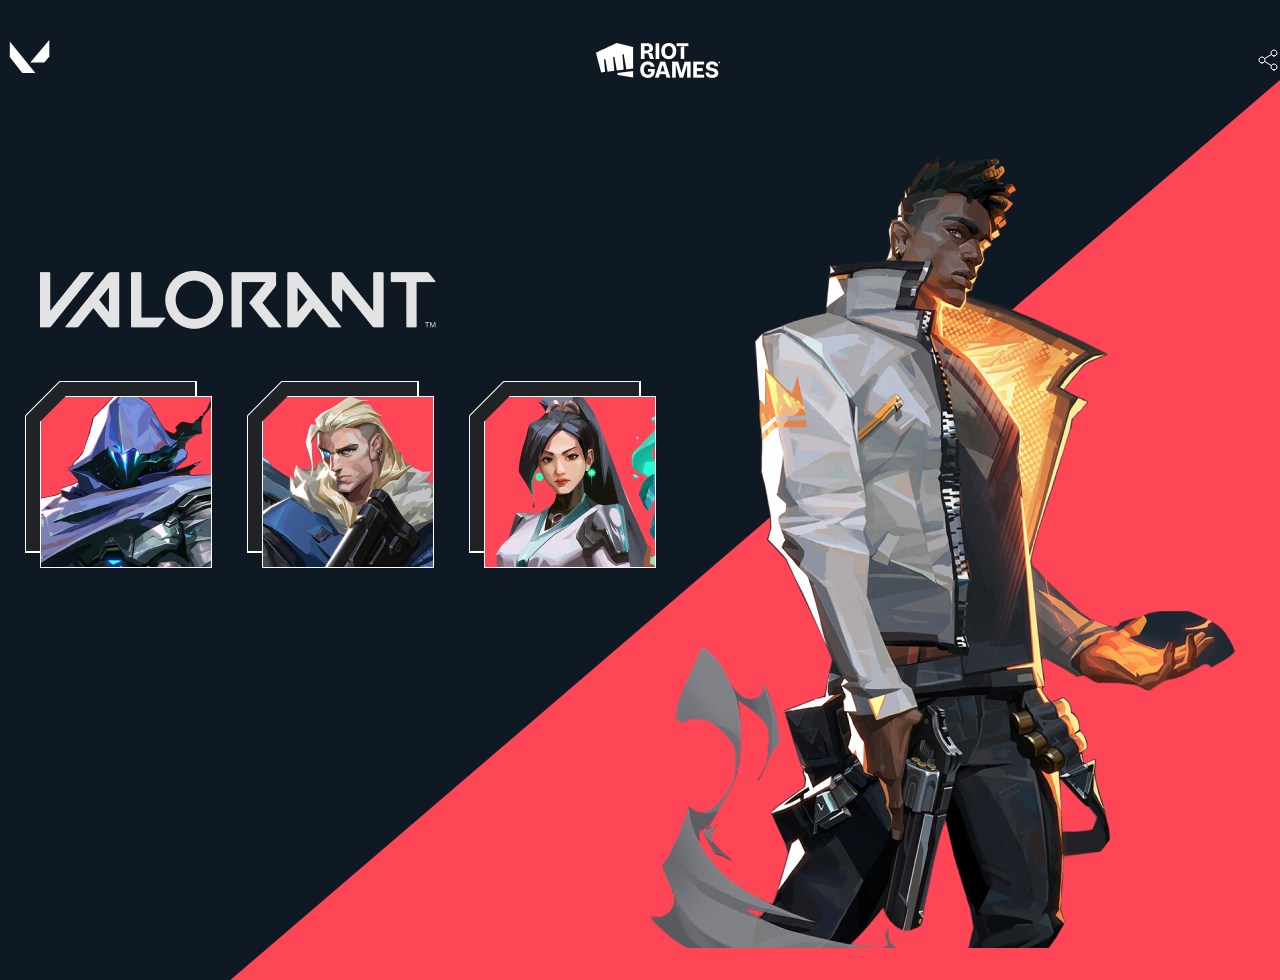
==== Desafio 07 - Valorant/index.html @ b8891f61 ":tada: Commit inicial" ====
<!DOCTYPE html>
<html lang="en">
  <head>
    <meta charset="UTF-8" />
    <meta http-equiv="X-UA-Compatible" content="IE=edge" />
    <meta name="viewport" content="width=device-width, initial-scale=1.0" />
    <title>Valorant | Mesquita Dev</title>
    <link rel="stylesheet" href="style.css" />
    <link rel="preconnect" href="https://fonts.googleapis.com" />
    <link rel="preconnect" href="https://fonts.gstatic.com" crossorigin />
    <link href="https://fonts.googleapis.com/css2?family=Open+Sans:wght@700&display=swap" rel="stylesheet" />
  </head>
  <body>
    <header class="container">
      <img src="assets/logo-min.svg" alt="" />
      <img src="assets/logo-riot.png" alt="" />
      <img src="assets/share.svg" alt="" / class="share">
    </header>

    <div class="polygon"></div>
    <main class="container">
      <section class="left">
        <img src="assets/logo-valorant.png" alt="" class="logo-characters" />
        <article class="characters">
          <div class="img-group">
            <div class="img-border"></div>
            <a href="#">
              <img src="assets/omen.png" alt="agente omen" />
            </a>
          </div>
          <div class="img-group">
            <div class="img-border"></div>
            <a href="#">
              <img src="assets/sova.png" alt="agente sova" />
            </a>
          </div>
          <div class="img-group">
            <div class="img-border"></div>
            <a href="#">
              <img src="assets/sage.png" alt="agente sage" />
            </a>
          </div>
        </article>
      </section>
      <section class="right">
        <img src="assets/phoenix.png" alt="" />
      </section>
    </main>
    <script src="js/script.js" type="module"></script>
  </body>
</html>
---- Desafio 07 - Valorant/style.css ----
* {
  box-sizing: border-box;
  padding: 0;
  margin: 0;
}

img {
  display: block;
  max-width: 100%;
}

html {
  font-size: 62.5%;
}

body {
  background: #0f1923;
  height: 100vh;
  overflow: hidden;
  position: relative;
}

.container {
  max-width: 1620px;
  margin: 0 auto;
}

.polygon {
  clip-path: polygon(100% 0, 18% 100%, 100% 100%);
  background: #ff4656;
  height: 100vh;
}

header {
  display: flex;
  align-items: center;
  justify-content: space-between;
  padding-top: 40px;
}

.left {
  padding: 220px 0 300px 0;
  position: absolute;
  top: 50px;
  left: 40px;
}

.left .logo-characters {
  margin-bottom: 64px;
}

.left .characters {
  display: flex;
  gap: 50px;
}

.left .characters img {
  position: relative;
  clip-path: polygon(15% 0, 100% 0, 100% 50%, 100% 100%, 0 100%, 0 15%);
  background: #ff4656;
  border: 1.5px solid #fff;
  transition: all 0.3s ease-out;
  cursor: pointer;
}

.left .characters img:hover {
  transform: scale(1) translate(-10px, -30px);
  clip-path: polygon(0 0, 100% 0, 100% 50%, 100% 100%, 0 100%, 0% 50%);
}

.left .characters .img-group {
  display: flex;
  justify-content: center;
  align-items: center;
  position: relative;
}

.left .characters .img-border {
  position: absolute;
  background: #fff;
  width: 100%;
  height: 100%;
  left: -15px;
  top: -15px;
  clip-path: polygon(20% 0, 100% 0, 100% 80%, 80% 100%, 0 100%, 0 20%);
}

.left .characters .img-border::after {
  content: "";
  position: absolute;
  background: #1f2326;
  width: 98.5%;
  height: 98.5%;
  left: 1px;
  top: 1px;
  clip-path: polygon(20% 0, 100% 0, 100% 80%, 80% 100%, 0 100%, 0 20%);
}

.right img {
  position: absolute;
  right: 40px;
  top: 150px;
}

@media screen and (max-width: 1200px) {
  .container {
    max-width: 800px;
  }
  .right img {
    display: none;
  }
  .left {
    left: 80px;
  }
}

@media screen and (max-width: 600px) {
  header {
    padding: 24px 24px 0 24px;
  }
  .share {
    display: none;
  }
  .left {
    left: 130px;
    padding: 100px 0 0 0;
  }
  .left .logo-characters {
    display: none;
  }
  .left .characters {
    display: flex;
    flex-direction: column;
    margin: 0 auto;
  }
  .left .characters .img-border {
    position: absolute;
    background: #fff;
    width: 100%;
    height: 100%;
    left: 12px;
    top: -12px;
    clip-path: polygon(20% 0, 100% 0, 100% 80%, 80% 100%, 0 100%, 0 20%);
  }
  .left .characters .img-border::after {
    content: "";
    position: absolute;
    background: #1f2326;
    width: 98.5%;
    height: 100.5%;
    left: 1px;
    top: 1px;
    clip-path: polygon(20% 0, 100% 0, 100% 80%, 80% 100%, 0 100%, 0 20%);
  }
}
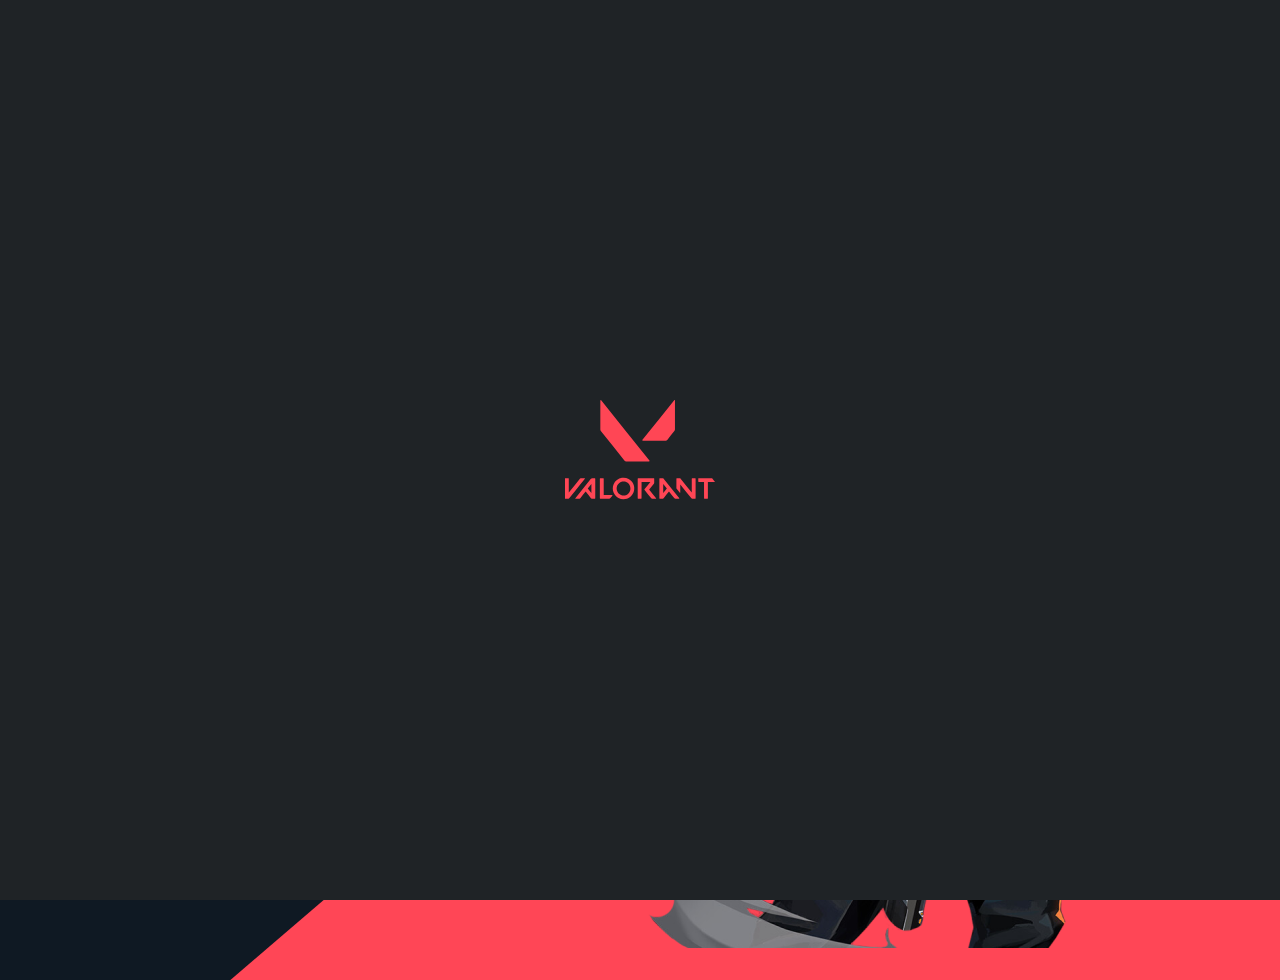
==== commit 7dcb4055: ":dizzy: feat: Adicionando animação JS com GSAP" ====
--- a/Desafio 07 - Valorant/index.html
+++ b/Desafio 07 - Valorant/index.html
@@ -11,41 +11,52 @@
     <link href="https://fonts.googleapis.com/css2?family=Open+Sans:wght@700&display=swap" rel="stylesheet" />
   </head>
   <body>
-    <header class="container">
-      <img src="assets/logo-min.svg" alt="" />
-      <img src="assets/logo-riot.png" alt="" />
-      <img src="assets/share.svg" alt="" / class="share">
-    </header>
+    <div class="loading-container">
+      <header class="container">
+        <img src="assets/logo-min.svg" alt="" />
+        <img src="assets/logo-riot.png" alt="" />
+        <img src="assets/share.svg" alt="" / class="share">
+      </header>
+      <div class="polygon"></div>
+      <main class="container">
+        <section class="left">
+          <img src="assets/logo-valorant.png" alt="" class="logo-characters" />
+          <article class="characters">
+            <div class="img-group">
+              <div class="img-border"></div>
+              <a href="#">
+                <img src="assets/omen.png" alt="agente omen" />
+              </a>
+            </div>
+            <div class="img-group">
+              <div class="img-border"></div>
+              <a href="#">
+                <img src="assets/sova.png" alt="agente sova" />
+              </a>
+            </div>
+            <div class="img-group">
+              <div class="img-border"></div>
+              <a href="#">
+                <img src="assets/sage.png" alt="agente sage" />
+              </a>
+            </div>
+          </article>
+        </section>
+        <section class="right">
+          <img src="assets/phoenix.png" alt="" />
+        </section>
+      </main>
+    </div>
 
-    <div class="polygon"></div>
-    <main class="container">
-      <section class="left">
-        <img src="assets/logo-valorant.png" alt="" class="logo-characters" />
-        <article class="characters">
-          <div class="img-group">
-            <div class="img-border"></div>
-            <a href="#">
-              <img src="assets/omen.png" alt="agente omen" />
-            </a>
-          </div>
-          <div class="img-group">
-            <div class="img-border"></div>
-            <a href="#">
-              <img src="assets/sova.png" alt="agente sova" />
-            </a>
-          </div>
-          <div class="img-group">
-            <div class="img-border"></div>
-            <a href="#">
-              <img src="assets/sage.png" alt="agente sage" />
-            </a>
-          </div>
-        </article>
-      </section>
-      <section class="right">
-        <img src="assets/phoenix.png" alt="" />
-      </section>
-    </main>
+    <div class="loading-page">
+      <img src="assets/logo-loading.svg" alt="" id="svg" />
+    </div>
     <script src="js/script.js" type="module"></script>
+    <script
+      src="https://cdnjs.cloudflare.com/ajax/libs/gsap/3.11.4/gsap.min.js"
+      integrity="sha512-f8mwTB+Bs8a5c46DEm7HQLcJuHMBaH/UFlcgyetMqqkvTcYg4g5VXsYR71b3qC82lZytjNYvBj2pf0VekA9/FQ=="
+      crossorigin="anonymous"
+      referrerpolicy="no-referrer"
+    ></script>
   </body>
 </html>
--- a/Desafio 07 - Valorant/style.css
+++ b/Desafio 07 - Valorant/style.css
@@ -102,6 +102,37 @@
   top: 150px;
 }
 
+.loading-container {
+  position: relative;
+}
+
+.loading-page {
+  position: absolute;
+  top: 0;
+  left: 0;
+  background: #1f2326;
+  height: 100%;
+  width: 100%;
+  display: flex;
+  align-items: center;
+  justify-content: center;
+}
+
+#svg {
+  height: 150px;
+  width: 150px;
+  animation: draw 4s ease;
+}
+
+@keyframes draw {
+  from {
+    opacity: 0;
+  }
+  to {
+    opacity: 1;
+  }
+}
+
 @media screen and (max-width: 1200px) {
   .container {
     max-width: 800px;
